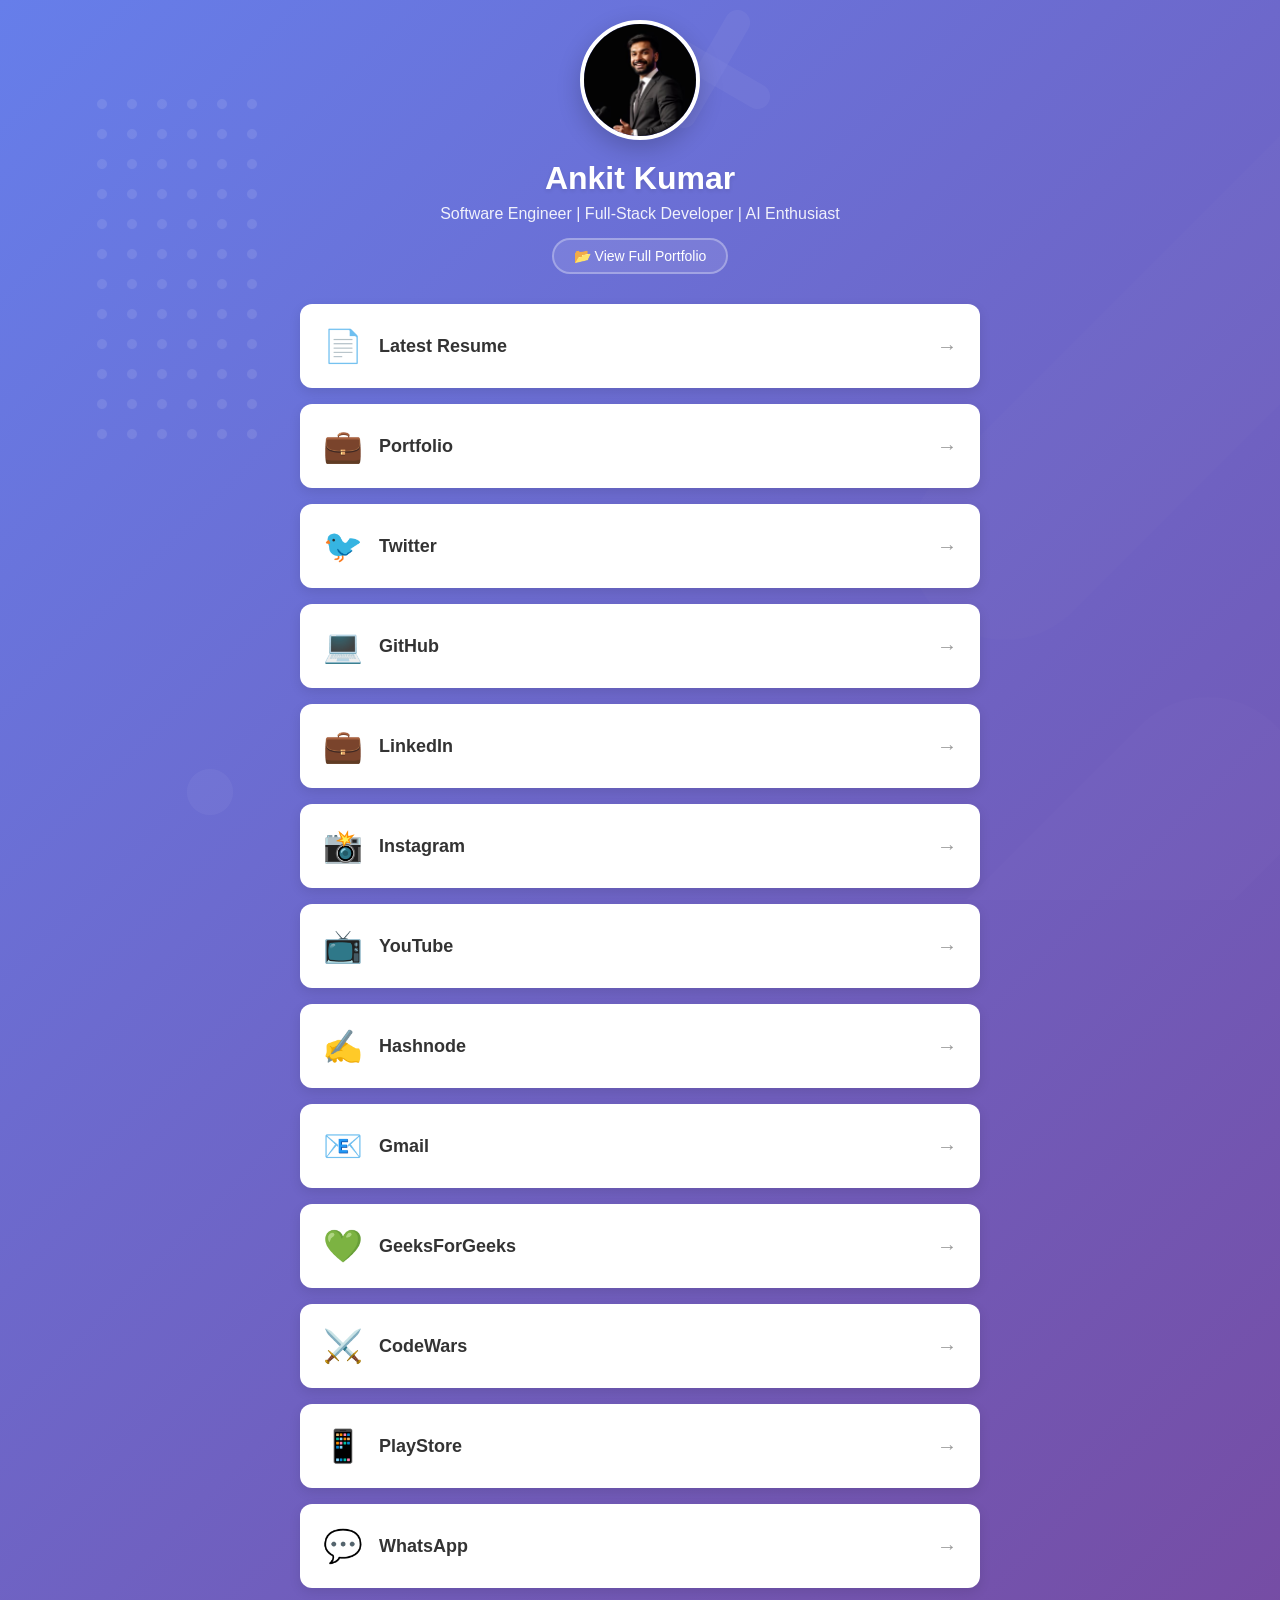
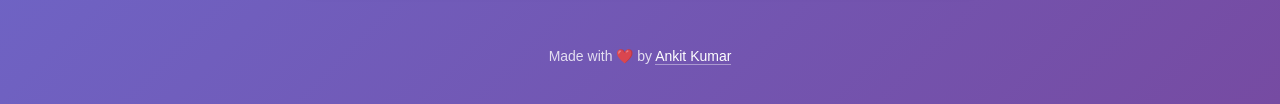
==== links.html @ ec3a6728 "New weblinks" ====
<!DOCTYPE html>
<html lang="en" class="no-js">
  <head>
    <meta charset="UTF-8" />
    <link rel="icon" href="img/favicon.ico" />
    
    <meta http-equiv="X-UA-Compatible" content="IE=edge" />
    <title>Ankit Kumar - Links | Connect With Me</title>
    <meta name="viewport" content="width=device-width, initial-scale=1, maximum-scale=1" />
    <meta name="description" content="Connect with Ankit Kumar - Full-Stack Developer. Find all my social media profiles, portfolio, resume, and contact links in one place." />
    <meta name="keywords" content="Ankit Kumar, ankitkj1999, Links, Social Media, Contact, Portfolio, Resume" />
    <meta name="author" content="Ankit Kumar" />
    
    <!-- Open Graph Meta Tags -->
    <meta property="og:title" content="Ankit Kumar - All Links" />
    <meta property="og:description" content="Connect with me on all platforms - Portfolio, Resume, Social Media & More" />
    <meta property="og:image" content="https://ankitkj1999.github.io/img/main.jpeg" />
    <meta property="og:url" content="https://ankitkj1999.github.io/links.html" />
    <meta property="og:type" content="website" />
    
    <!-- Twitter Card Meta Tags -->
    <meta name="twitter:card" content="summary_large_image" />
    <meta name="twitter:title" content="Ankit Kumar - All Links" />
    <meta name="twitter:description" content="Connect with me on all platforms" />
    <meta name="twitter:image" content="https://ankitkj1999.github.io/img/main.jpeg" />
    
    <link rel="shortcut icon" href="favicon.ico" />
    
    <style>
      * {
        margin: 0;
        padding: 0;
        box-sizing: border-box;
      }
      
      body {
        font-family: 'Poppins', -apple-system, BlinkMacSystemFont, 'Segoe UI', Roboto, 'Helvetica Neue', Arial, sans-serif;
        background: linear-gradient(135deg, #667eea 0%, #764ba2 100%);
        min-height: 100vh;
        display: flex;
        justify-content: center;
        align-items: center;
        padding: 20px;
        position: relative;
        overflow-x: hidden;
      }
      
      /* Animated background effect */
      body::before {
        content: '';
        position: fixed;
        top: 0;
        left: 0;
        width: 100%;
        height: 100%;
        background: url('img/main_bg.png');
        opacity: 0.1;
        z-index: 0;
        pointer-events: none;
      }
      
      .container {
        max-width: 680px;
        width: 100%;
        position: relative;
        z-index: 1;
        animation: fadeInUp 0.8s ease-out;
      }
      
      @keyframes fadeInUp {
        from {
          opacity: 0;
          transform: translateY(30px);
        }
        to {
          opacity: 1;
          transform: translateY(0);
        }
      }
      
      .profile-section {
        text-align: center;
        margin-bottom: 30px;
        animation: fadeInUp 0.8s ease-out 0.2s both;
      }
      
      .profile-image {
        width: 120px;
        height: 120px;
        border-radius: 50%;
        border: 4px solid #fff;
        box-shadow: 0 8px 24px rgba(0, 0, 0, 0.2);
        margin: 0 auto 20px;
        display: block;
        object-fit: cover;
        transition: transform 0.3s ease;
      }
      
      .profile-image:hover {
        transform: scale(1.05);
      }
      
      .profile-name {
        font-size: 32px;
        font-weight: 700;
        color: #fff;
        margin-bottom: 8px;
        text-shadow: 0 2px 4px rgba(0, 0, 0, 0.1);
      }
      
      .profile-title {
        font-size: 16px;
        color: rgba(255, 255, 255, 0.9);
        font-weight: 400;
        margin-bottom: 15px;
      }
      
      .portfolio-link {
        display: inline-block;
        color: #fff;
        text-decoration: none;
        font-size: 14px;
        padding: 8px 20px;
        border: 2px solid rgba(255, 255, 255, 0.3);
        border-radius: 20px;
        transition: all 0.3s ease;
        background: rgba(255, 255, 255, 0.1);
        backdrop-filter: blur(10px);
      }
      
      .portfolio-link:hover {
        background: rgba(255, 255, 255, 0.2);
        border-color: rgba(255, 255, 255, 0.6);
        transform: translateY(-2px);
      }
      
      .links-grid {
        display: grid;
        gap: 16px;
      }
      
      .link-card {
        background: #fff;
        border-radius: 12px;
        padding: 20px;
        text-decoration: none;
        display: flex;
        align-items: center;
        gap: 16px;
        box-shadow: 0 4px 12px rgba(0, 0, 0, 0.1);
        transition: all 0.3s cubic-bezier(0.4, 0, 0.2, 1);
        position: relative;
        overflow: hidden;
        border: 3px solid transparent;
        animation: fadeInUp 0.6s ease-out both;
      }
      
      .link-card::before {
        content: '';
        position: absolute;
        top: 0;
        left: 0;
        width: 100%;
        height: 100%;
        background: linear-gradient(135deg, var(--card-color) 0%, var(--card-color) 100%);
        opacity: 0;
        transition: opacity 0.3s ease;
        z-index: 0;
      }
      
      .link-card:hover::before {
        opacity: 0.08;
      }
      
      .link-card:hover {
        transform: translateY(-4px) scale(1.02);
        box-shadow: 0 12px 24px rgba(0, 0, 0, 0.15);
        border-color: var(--card-color);
      }
      
      .link-card:active {
        transform: translateY(-2px) scale(0.98);
      }
      
      .link-icon {
        font-size: 32px;
        min-width: 40px;
        text-align: center;
        position: relative;
        z-index: 1;
      }
      
      .link-content {
        flex: 1;
        position: relative;
        z-index: 1;
      }
      
      .link-name {
        font-size: 18px;
        font-weight: 600;
        color: #333;
        margin: 0;
      }
      
      .link-arrow {
        font-size: 20px;
        color: #999;
        transition: all 0.3s ease;
        position: relative;
        z-index: 1;
      }
      
      .link-card:hover .link-arrow {
        color: var(--card-color);
        transform: translateX(5px);
      }
      
      .footer {
        text-align: center;
        margin-top: 40px;
        padding: 20px;
        color: rgba(255, 255, 255, 0.8);
        font-size: 14px;
        animation: fadeInUp 0.8s ease-out 0.4s both;
      }
      
      .footer a {
        color: #fff;
        text-decoration: none;
        border-bottom: 1px solid rgba(255, 255, 255, 0.4);
        transition: border-color 0.3s ease;
      }
      
      .footer a:hover {
        border-bottom-color: #fff;
      }
      
      /* Stagger animation for cards */
      .link-card:nth-child(1) { animation-delay: 0.1s; }
      .link-card:nth-child(2) { animation-delay: 0.15s; }
      .link-card:nth-child(3) { animation-delay: 0.2s; }
      .link-card:nth-child(4) { animation-delay: 0.25s; }
      .link-card:nth-child(5) { animation-delay: 0.3s; }
      .link-card:nth-child(6) { animation-delay: 0.35s; }
      .link-card:nth-child(7) { animation-delay: 0.4s; }
      .link-card:nth-child(8) { animation-delay: 0.45s; }
      .link-card:nth-child(9) { animation-delay: 0.5s; }
      .link-card:nth-child(10) { animation-delay: 0.55s; }
      .link-card:nth-child(11) { animation-delay: 0.6s; }
      .link-card:nth-child(12) { animation-delay: 0.65s; }
      .link-card:nth-child(13) { animation-delay: 0.7s; }
      
      @media (max-width: 600px) {
        .profile-name {
          font-size: 28px;
        }
        
        .profile-title {
          font-size: 14px;
        }
        
        .link-card {
          padding: 16px;
        }
        
        .link-icon {
          font-size: 28px;
        }
        
        .link-name {
          font-size: 16px;
        }
      }
    </style>
  </head>
  
  <body>
    <div class="container">
      <!-- Profile Section -->
      <div class="profile-section">
        <img src="img/main.jpeg" alt="Ankit Kumar" class="profile-image" />
        <h1 class="profile-name" id="profileName">Ankit Kumar</h1>
        <p class="profile-title" id="profileTitle">Software Engineer | Full-Stack Developer</p>
        <a href="index.html" class="portfolio-link">📂 View Full Portfolio</a>
      </div>
      
      <!-- Links Grid -->
      <div class="links-grid" id="linksContainer">
        <!-- Links will be dynamically loaded here -->
      </div>
      
      <!-- Footer -->
      <div class="footer">
        Made with ❤️ by <a href="index.html">Ankit Kumar</a>
      </div>
    </div>
    
    <script>
      // Fetch data from data.json
      fetch('data.json')
        .then(response => response.json())
        .then(data => {
          // Update profile info
          if (data.personalInfo) {
            document.getElementById('profileName').textContent = data.personalInfo.name;
            document.getElementById('profileTitle').textContent = data.personalInfo.titles.join(' | ');
          }
          
          // Render links
          if (data.links) {
            const linksContainer = document.getElementById('linksContainer');
            
            data.links.forEach(link => {
              const linkCard = document.createElement('a');
              linkCard.className = 'link-card';
              linkCard.href = link.url;
              linkCard.target = '_blank';
              linkCard.rel = 'noopener noreferrer';
              linkCard.style.setProperty('--card-color', link.color);
              
              linkCard.innerHTML = `
                <div class="link-icon">${link.icon}</div>
                <div class="link-content">
                  <h3 class="link-name">${link.name}</h3>
                </div>
                <div class="link-arrow">→</div>
              `;
              
              linksContainer.appendChild(linkCard);
            });
          }
        })
        .catch(error => {
          console.error('Error loading data:', error);
          // Fallback to showing a message
          document.getElementById('linksContainer').innerHTML = '<p style="color: white; text-align: center;">Unable to load links. Please try again later.</p>';
        });
    </script>
  </body>
</html>
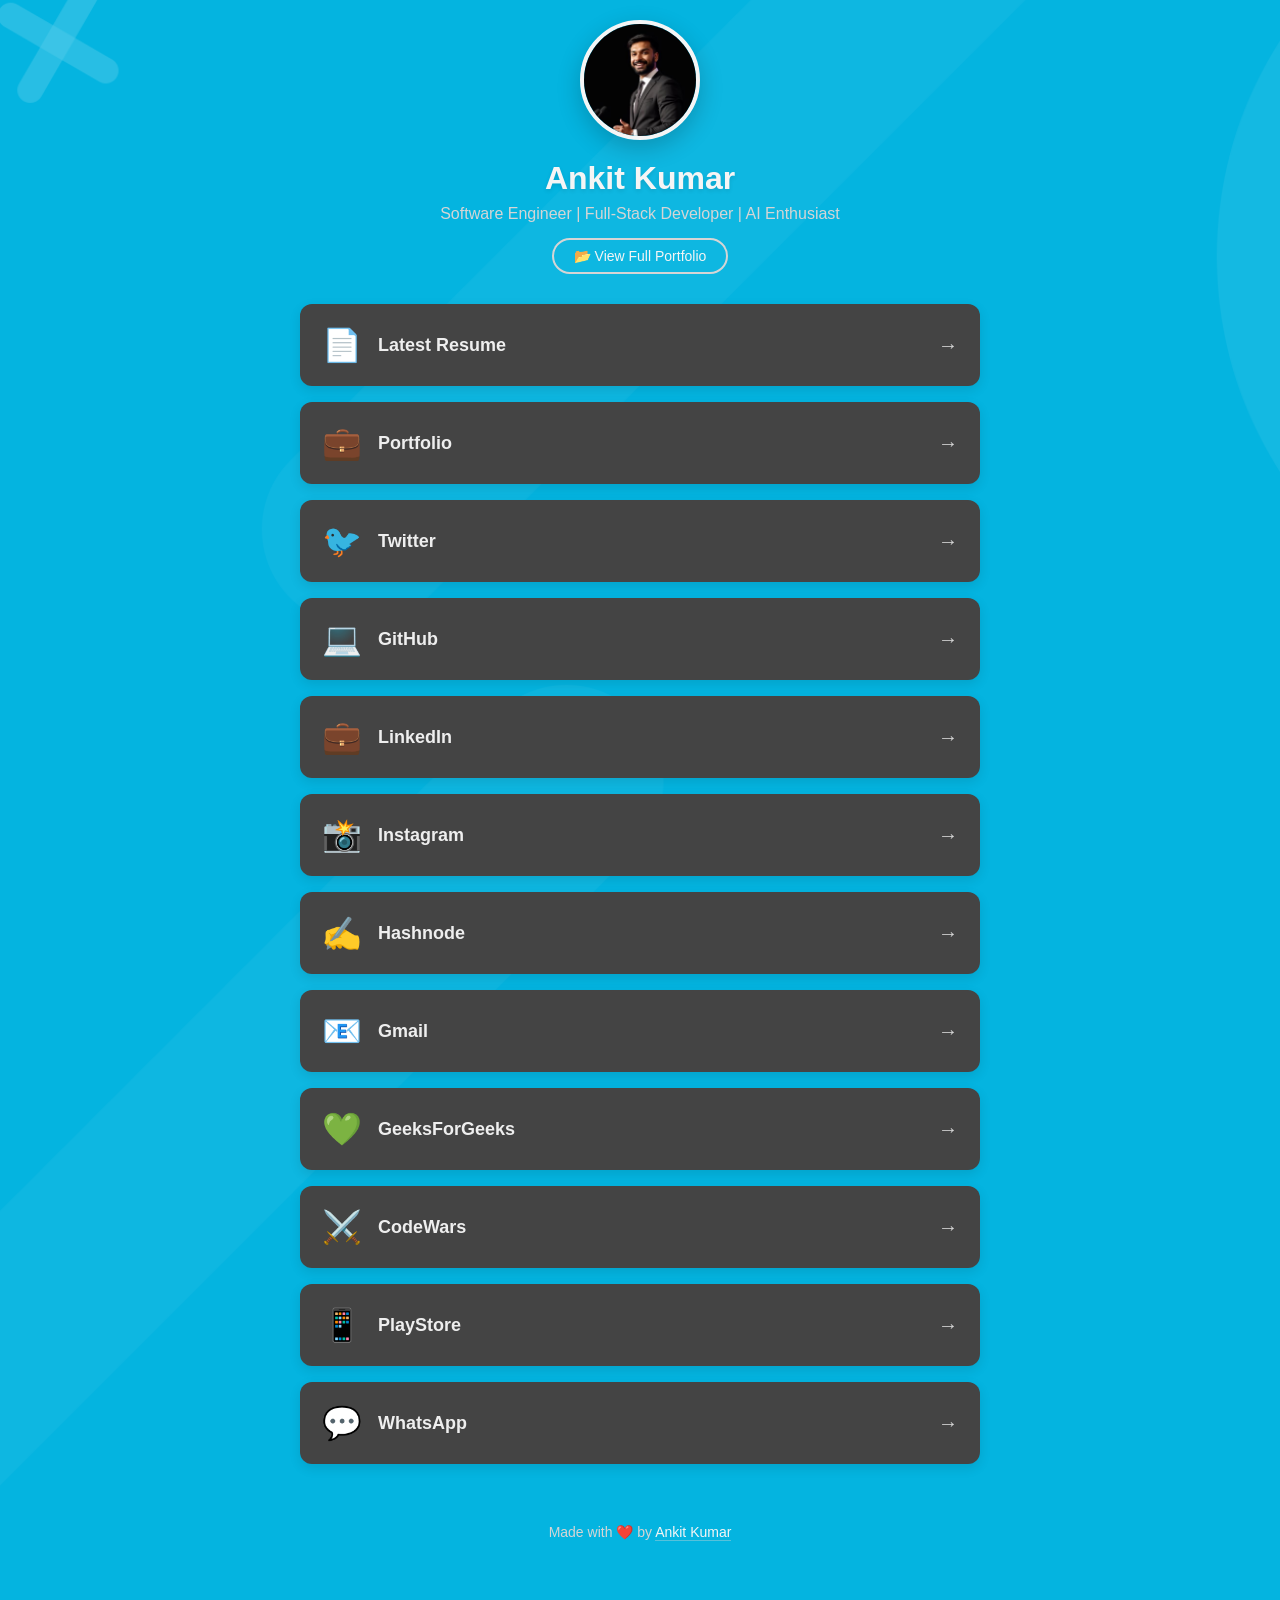
==== commit 406908ee: "symmetric styling" ====
--- a/links.html
+++ b/links.html
@@ -35,7 +35,7 @@
       
       body {
         font-family: 'Poppins', -apple-system, BlinkMacSystemFont, 'Segoe UI', Roboto, 'Helvetica Neue', Arial, sans-serif;
-        background: linear-gradient(135deg, #667eea 0%, #764ba2 100%);
+        background-color: #04b4e0;
         min-height: 100vh;
         display: flex;
         justify-content: center;
@@ -43,20 +43,22 @@
         padding: 20px;
         position: relative;
         overflow-x: hidden;
-      }
-      
-      /* Animated background effect */
-      body::before {
-        content: '';
-        position: fixed;
-        top: 0;
-        left: 0;
-        width: 100%;
-        height: 100%;
-        background: url('img/main_bg.png');
-        opacity: 0.1;
-        z-index: 0;
-        pointer-events: none;
+        color: #d5d5d5;
+      }
+
+      .lm-animated-bg {
+        position: absolute;
+        width: auto;
+        height: auto;
+        top: -28px;
+        left: -28px;
+        right: -28px;
+        bottom: -28px;
+        background-position: center center;
+        background-size: cover;
+        background-repeat: no-repeat;
+        z-index: -1;
+        opacity: 0.3;
       }
       
       .container {
@@ -88,49 +90,48 @@
         width: 120px;
         height: 120px;
         border-radius: 50%;
-        border: 4px solid #fff;
+        border: 4px solid #f5f5f5;
         box-shadow: 0 8px 24px rgba(0, 0, 0, 0.2);
         margin: 0 auto 20px;
         display: block;
         object-fit: cover;
         transition: transform 0.3s ease;
       }
-      
+
       .profile-image:hover {
         transform: scale(1.05);
       }
-      
+
       .profile-name {
         font-size: 32px;
         font-weight: 700;
-        color: #fff;
+        color: #f5f5f5;
         margin-bottom: 8px;
         text-shadow: 0 2px 4px rgba(0, 0, 0, 0.1);
       }
-      
+
       .profile-title {
         font-size: 16px;
-        color: rgba(255, 255, 255, 0.9);
+        color: #d5d5d5;
         font-weight: 400;
         margin-bottom: 15px;
       }
-      
+
       .portfolio-link {
         display: inline-block;
-        color: #fff;
+        color: #f5f5f5;
         text-decoration: none;
         font-size: 14px;
         padding: 8px 20px;
-        border: 2px solid rgba(255, 255, 255, 0.3);
+        border: 2px solid #d5d5d5;
         border-radius: 20px;
         transition: all 0.3s ease;
-        background: rgba(255, 255, 255, 0.1);
-        backdrop-filter: blur(10px);
-      }
-      
+        background: transparent;
+      }
+
       .portfolio-link:hover {
-        background: rgba(255, 255, 255, 0.2);
-        border-color: rgba(255, 255, 255, 0.6);
+        background: #d5d5d5;
+        color: #333;
         transform: translateY(-2px);
       }
       
@@ -140,7 +141,7 @@
       }
       
       .link-card {
-        background: #fff;
+        background: #444;
         border-radius: 12px;
         padding: 20px;
         text-decoration: none;
@@ -151,10 +152,10 @@
         transition: all 0.3s cubic-bezier(0.4, 0, 0.2, 1);
         position: relative;
         overflow: hidden;
-        border: 3px solid transparent;
+        border: 2px solid transparent;
         animation: fadeInUp 0.6s ease-out both;
       }
-      
+
       .link-card::before {
         content: '';
         position: absolute;
@@ -167,50 +168,51 @@
         transition: opacity 0.3s ease;
         z-index: 0;
       }
-      
+
       .link-card:hover::before {
         opacity: 0.08;
       }
-      
+
       .link-card:hover {
         transform: translateY(-4px) scale(1.02);
         box-shadow: 0 12px 24px rgba(0, 0, 0, 0.15);
         border-color: var(--card-color);
       }
-      
+
       .link-card:active {
         transform: translateY(-2px) scale(0.98);
       }
-      
+
       .link-icon {
         font-size: 32px;
         min-width: 40px;
         text-align: center;
         position: relative;
         z-index: 1;
-      }
-      
+        color: #04b4e0;
+      }
+
       .link-content {
         flex: 1;
         position: relative;
         z-index: 1;
       }
-      
+
       .link-name {
         font-size: 18px;
         font-weight: 600;
-        color: #333;
+        color: #eee;
         margin: 0;
       }
-      
+
       .link-arrow {
         font-size: 20px;
-        color: #999;
+        color: #d5d5d5;
         transition: all 0.3s ease;
         position: relative;
         z-index: 1;
       }
-      
+
       .link-card:hover .link-arrow {
         color: var(--card-color);
         transform: translateX(5px);
@@ -220,20 +222,20 @@
         text-align: center;
         margin-top: 40px;
         padding: 20px;
-        color: rgba(255, 255, 255, 0.8);
+        color: #d5d5d5;
         font-size: 14px;
         animation: fadeInUp 0.8s ease-out 0.4s both;
       }
-      
+
       .footer a {
-        color: #fff;
+        color: #f5f5f5;
         text-decoration: none;
-        border-bottom: 1px solid rgba(255, 255, 255, 0.4);
+        border-bottom: 1px solid rgba(213, 213, 213, 0.4);
         transition: border-color 0.3s ease;
       }
-      
+
       .footer a:hover {
-        border-bottom-color: #fff;
+        border-bottom-color: #f5f5f5;
       }
       
       /* Stagger animation for cards */
@@ -276,6 +278,10 @@
   </head>
   
   <body>
+    <!--- Animated Background --->
+    <div class="lm-animated-bg" style="background-image: url(img/main_bg.png)"></div>
+    <!-- /Animated Background -->
+
     <div class="container">
       <!-- Profile Section -->
       <div class="profile-section">
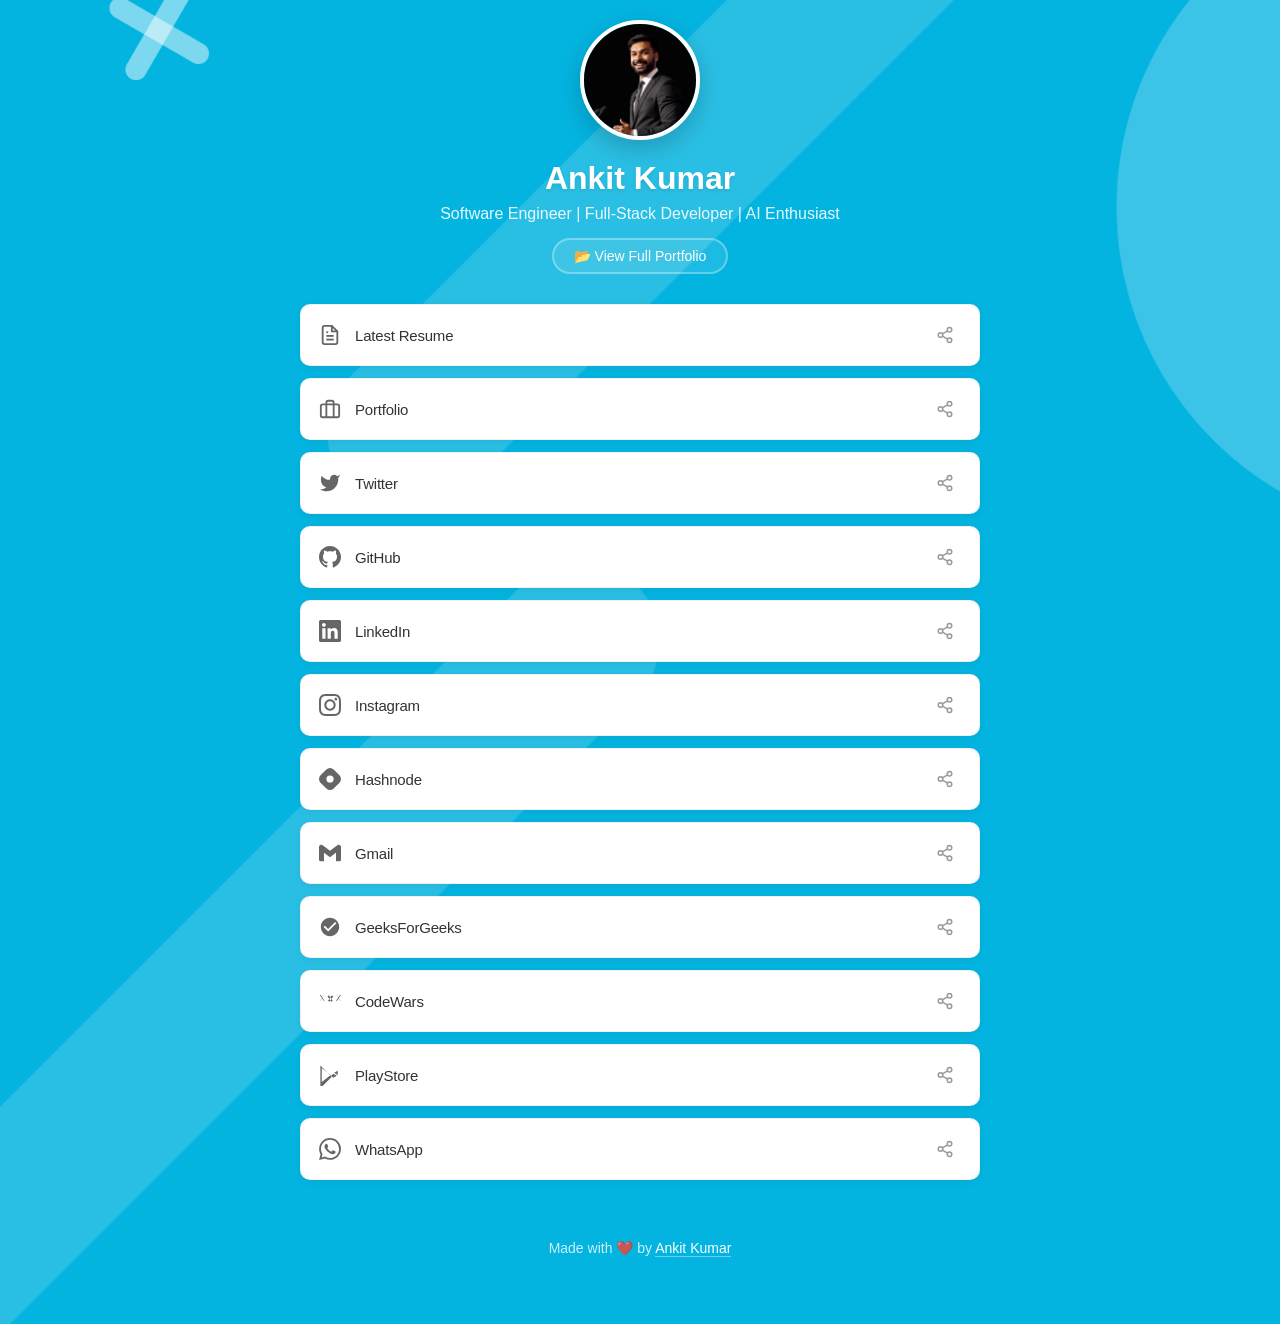
==== commit 71651816: "Updated the body background color from a gradient to #04b4e0 to match the main portfolio Replaced th" ====
--- a/links.html
+++ b/links.html
@@ -43,9 +43,13 @@
         padding: 20px;
         position: relative;
         overflow-x: hidden;
-        color: #d5d5d5;
-      }
-
+        background-repeat: no-repeat;
+        background-position: center;
+        background-position: 50% 50%;
+        background-size: cover;
+      }
+      
+      /* Animated background effect */
       .lm-animated-bg {
         position: absolute;
         width: auto;
@@ -58,7 +62,17 @@
         background-size: cover;
         background-repeat: no-repeat;
         z-index: -1;
-        opacity: 0.3;
+      }
+      
+      .start-page .mask {
+        content: "";
+        position: absolute;
+        height: 100%;
+        top: 0;
+        right: 0;
+        left: 0;
+        bottom: 0;
+        background: rgba(10, 10, 10, 0.45);
       }
       
       .container {
@@ -90,152 +104,316 @@
         width: 120px;
         height: 120px;
         border-radius: 50%;
-        border: 4px solid #f5f5f5;
+        border: 4px solid #fff;
         box-shadow: 0 8px 24px rgba(0, 0, 0, 0.2);
         margin: 0 auto 20px;
         display: block;
         object-fit: cover;
         transition: transform 0.3s ease;
       }
-
+      
       .profile-image:hover {
         transform: scale(1.05);
       }
-
+      
       .profile-name {
         font-size: 32px;
         font-weight: 700;
-        color: #f5f5f5;
+        color: #fff;
         margin-bottom: 8px;
         text-shadow: 0 2px 4px rgba(0, 0, 0, 0.1);
       }
-
+      
       .profile-title {
         font-size: 16px;
-        color: #d5d5d5;
+        color: rgba(255, 255, 255, 0.9);
         font-weight: 400;
         margin-bottom: 15px;
       }
-
+      
       .portfolio-link {
         display: inline-block;
-        color: #f5f5f5;
+        color: #fff;
         text-decoration: none;
         font-size: 14px;
         padding: 8px 20px;
-        border: 2px solid #d5d5d5;
+        border: 2px solid rgba(255, 255, 255, 0.3);
         border-radius: 20px;
         transition: all 0.3s ease;
-        background: transparent;
-      }
-
+        background: rgba(255, 255, 255, 0.1);
+        backdrop-filter: blur(10px);
+      }
+      
       .portfolio-link:hover {
-        background: #d5d5d5;
-        color: #333;
+        background: rgba(255, 255, 255, 0.2);
+        border-color: rgba(255, 255, 255, 0.6);
         transform: translateY(-2px);
       }
       
       .links-grid {
         display: grid;
-        gap: 16px;
+        gap: 12px;
       }
       
       .link-card {
-        background: #444;
-        border-radius: 12px;
-        padding: 20px;
+        background: #fff;
+        border-radius: 10px;
+        padding: 14px 18px;
         text-decoration: none;
         display: flex;
         align-items: center;
-        gap: 16px;
-        box-shadow: 0 4px 12px rgba(0, 0, 0, 0.1);
+        gap: 14px;
+        box-shadow: 0 2px 8px rgba(0, 0, 0, 0.06);
         transition: all 0.3s cubic-bezier(0.4, 0, 0.2, 1);
         position: relative;
-        overflow: hidden;
-        border: 2px solid transparent;
+        overflow: visible;
+        border: 1px solid rgba(0, 0, 0, 0.06);
         animation: fadeInUp 0.6s ease-out both;
       }
-
-      .link-card::before {
-        content: '';
-        position: absolute;
+      
+      .link-card:hover {
+        transform: translateY(-2px);
+        box-shadow: 0 4px 16px rgba(0, 0, 0, 0.12);
+        border-color: rgba(0, 0, 0, 0.1);
+      }
+      
+      .link-card:active {
+        transform: translateY(0px);
+      }
+      
+      .link-icon {
+        width: 22px;
+        height: 22px;
+        min-width: 22px;
+        display: flex;
+        align-items: center;
+        justify-content: center;
+        position: relative;
+        z-index: 1;
+        color: #666;
+      }
+      
+      .link-icon svg {
+        width: 100%;
+        height: 100%;
+      }
+      
+      .link-content {
+        flex: 1;
+        position: relative;
+        z-index: 1;
+      }
+      
+      .link-name {
+        font-size: 15px;
+        font-weight: 500;
+        color: #333;
+        margin: 0;
+        letter-spacing: -0.2px;
+      }
+      
+      .link-actions {
+        margin-left: auto;
+        display: flex;
+        gap: 8px;
+        align-items: center;
+        position: relative;
+        z-index: 2;
+      }
+      
+      .share-button {
+        width: 32px;
+        height: 32px;
+        border-radius: 6px;
+        display: flex;
+        align-items: center;
+        justify-content: center;
+        cursor: pointer;
+        transition: all 0.2s ease;
+        background: transparent;
+        border: none;
+        color: #999;
+        padding: 0;
+      }
+      
+      .share-button:hover {
+        background: rgba(0, 0, 0, 0.05);
+        color: #333;
+      }
+      
+      .share-button svg {
+        width: 18px;
+        height: 18px;
+      }
+      
+      /* Share Modal */
+      .share-modal {
+        display: none;
+        position: fixed;
         top: 0;
         left: 0;
         width: 100%;
         height: 100%;
-        background: linear-gradient(135deg, var(--card-color) 0%, var(--card-color) 100%);
-        opacity: 0;
-        transition: opacity 0.3s ease;
-        z-index: 0;
-      }
-
-      .link-card:hover::before {
-        opacity: 0.08;
-      }
-
-      .link-card:hover {
-        transform: translateY(-4px) scale(1.02);
-        box-shadow: 0 12px 24px rgba(0, 0, 0, 0.15);
-        border-color: var(--card-color);
-      }
-
-      .link-card:active {
-        transform: translateY(-2px) scale(0.98);
-      }
-
-      .link-icon {
-        font-size: 32px;
-        min-width: 40px;
-        text-align: center;
-        position: relative;
-        z-index: 1;
-        color: #04b4e0;
-      }
-
-      .link-content {
-        flex: 1;
-        position: relative;
-        z-index: 1;
-      }
-
-      .link-name {
+        background: rgba(0, 0, 0, 0.5);
+        z-index: 1000;
+        align-items: center;
+        justify-content: center;
+        backdrop-filter: blur(4px);
+      }
+      
+      .share-modal.active {
+        display: flex;
+      }
+      
+      .share-modal-content {
+        background: #fff;
+        border-radius: 16px;
+        padding: 24px;
+        max-width: 400px;
+        width: 90%;
+        box-shadow: 0 20px 60px rgba(0, 0, 0, 0.3);
+        animation: slideUp 0.3s ease-out;
+      }
+      
+      @keyframes slideUp {
+        from {
+          opacity: 0;
+          transform: translateY(20px);
+        }
+        to {
+          opacity: 1;
+          transform: translateY(0);
+        }
+      }
+      
+      .share-modal-header {
+        display: flex;
+        justify-content: space-between;
+        align-items: center;
+        margin-bottom: 20px;
+      }
+      
+      .share-modal-title {
         font-size: 18px;
         font-weight: 600;
-        color: #eee;
+        color: #333;
         margin: 0;
       }
-
-      .link-arrow {
-        font-size: 20px;
-        color: #d5d5d5;
-        transition: all 0.3s ease;
-        position: relative;
-        z-index: 1;
-      }
-
-      .link-card:hover .link-arrow {
-        color: var(--card-color);
-        transform: translateX(5px);
+      
+      .share-modal-close {
+        width: 32px;
+        height: 32px;
+        border-radius: 50%;
+        display: flex;
+        align-items: center;
+        justify-content: center;
+        cursor: pointer;
+        background: transparent;
+        border: none;
+        color: #999;
+        transition: all 0.2s ease;
+      }
+      
+      .share-modal-close:hover {
+        background: rgba(0, 0, 0, 0.05);
+        color: #333;
+      }
+      
+      .share-options {
+        display: grid;
+        grid-template-columns: repeat(4, 1fr);
+        gap: 16px;
+        margin-bottom: 20px;
+      }
+      
+      .share-option {
+        display: flex;
+        flex-direction: column;
+        align-items: center;
+        gap: 8px;
+        cursor: pointer;
+        padding: 12px;
+        border-radius: 10px;
+        transition: all 0.2s ease;
+        text-decoration: none;
+      }
+      
+      .share-option:hover {
+        background: rgba(0, 0, 0, 0.04);
+      }
+      
+      .share-option-icon {
+        width: 48px;
+        height: 48px;
+        border-radius: 12px;
+        display: flex;
+        align-items: center;
+        justify-content: center;
+        font-size: 24px;
+      }
+      
+      .share-option-label {
+        font-size: 12px;
+        color: #666;
+        text-align: center;
+      }
+      
+      .share-link-container {
+        background: rgba(0, 0, 0, 0.04);
+        border-radius: 10px;
+        padding: 12px 16px;
+        display: flex;
+        align-items: center;
+        gap: 12px;
+      }
+      
+      .share-link-input {
+        flex: 1;
+        border: none;
+        background: transparent;
+        font-size: 14px;
+        color: #666;
+        outline: none;
+      }
+      
+      .copy-button {
+        padding: 6px 16px;
+        background: #667eea;
+        color: #fff;
+        border: none;
+        border-radius: 6px;
+        font-size: 14px;
+        font-weight: 500;
+        cursor: pointer;
+        transition: all 0.2s ease;
+      }
+      
+      .copy-button:hover {
+        background: #5568d3;
+      }
+      
+      .copy-button.copied {
+        background: #4CAF50;
       }
       
       .footer {
         text-align: center;
         margin-top: 40px;
         padding: 20px;
-        color: #d5d5d5;
+        color: rgba(255, 255, 255, 0.8);
         font-size: 14px;
         animation: fadeInUp 0.8s ease-out 0.4s both;
       }
-
+      
       .footer a {
-        color: #f5f5f5;
+        color: #fff;
         text-decoration: none;
-        border-bottom: 1px solid rgba(213, 213, 213, 0.4);
+        border-bottom: 1px solid rgba(255, 255, 255, 0.4);
         transition: border-color 0.3s ease;
       }
-
+      
       .footer a:hover {
-        border-bottom-color: #f5f5f5;
+        border-bottom-color: #fff;
       }
       
       /* Stagger animation for cards */
@@ -263,15 +441,21 @@
         }
         
         .link-card {
-          padding: 16px;
+          padding: 12px 16px;
         }
         
         .link-icon {
-          font-size: 28px;
+          width: 20px;
+          height: 20px;
+          min-width: 20px;
         }
         
         .link-name {
-          font-size: 16px;
+          font-size: 14px;
+        }
+        
+        .share-options {
+          grid-template-columns: repeat(3, 1fr);
         }
       }
     </style>
@@ -279,10 +463,15 @@
   
   <body>
     <!--- Animated Background --->
-    <div class="lm-animated-bg" style="background-image: url(img/main_bg.png)"></div>
+    <div
+      class="lm-animated-bg"
+      style="background-image: url(img/main_bg.png)"
+    ></div>
     <!-- /Animated Background -->
-
+    
     <div class="container">
+      <!-- Mask for background -->
+      <div class="mask"></div>
       <!-- Profile Section -->
       <div class="profile-section">
         <img src="img/main.jpeg" alt="Ankit Kumar" class="profile-image" />
@@ -302,7 +491,85 @@
       </div>
     </div>
     
+    <!-- Share Modal -->
+    <div class="share-modal" id="shareModal">
+      <div class="share-modal-content">
+        <div class="share-modal-header">
+          <h3 class="share-modal-title">Share Link</h3>
+          <button class="share-modal-close" onclick="closeShareModal()">
+            <svg viewBox="0 0 24 24" fill="none" stroke="currentColor" stroke-width="2">
+              <line x1="18" y1="6" x2="6" y2="18"></line>
+              <line x1="6" y1="6" x2="18" y2="18"></line>
+            </svg>
+          </button>
+        </div>
+        
+        <div class="share-options">
+          <a class="share-option" id="shareTwitter" target="_blank">
+            <div class="share-option-icon" style="background: #1DA1F2; color: white;">
+              <svg viewBox="0 0 24 24" width="24" height="24" fill="currentColor">
+                <path d="M23 3a10.9 10.9 0 01-3.14 1.53 4.48 4.48 0 00-7.86 3v1A10.66 10.66 0 013 4s-4 9 5 13a11.64 11.64 0 01-7 2c9 5 20 0 20-11.5a4.5 4.5 0 00-.08-.83A7.72 7.72 0 0023 3z"></path>
+              </svg>
+            </div>
+            <span class="share-option-label">Twitter</span>
+          </a>
+          
+          <a class="share-option" id="shareWhatsApp" target="_blank">
+            <div class="share-option-icon" style="background: #25D366; color: white;">
+              <svg viewBox="0 0 24 24" width="24" height="24" fill="currentColor">
+                <path d="M17.472 14.382c-.297-.149-1.758-.867-2.03-.967-.273-.099-.471-.148-.67.15-.197.297-.767.966-.94 1.164-.173.199-.347.223-.644.075-.297-.15-1.255-.463-2.39-1.475-.883-.788-1.48-1.761-1.653-2.059-.173-.297-.018-.458.13-.606.134-.133.298-.347.446-.52.149-.174.198-.298.298-.497.099-.198.05-.371-.025-.52-.075-.149-.669-1.612-.916-2.207-.242-.579-.487-.5-.669-.51-.173-.008-.371-.01-.57-.01-.198 0-.52.074-.792.372-.272.297-1.04 1.016-1.04 2.479 0 1.462 1.065 2.875 1.213 3.074.149.198 2.096 3.2 5.077 4.487.709.306 1.262.489 1.694.625.712.227 1.36.195 1.871.118.571-.085 1.758-.719 2.006-1.413.248-.694.248-1.289.173-1.413-.074-.124-.272-.198-.57-.347m-5.421 7.403h-.004a9.87 9.87 0 01-5.031-1.378l-.361-.214-3.741.982.998-3.648-.235-.374a9.86 9.86 0 01-1.51-5.26c.001-5.45 4.436-9.884 9.888-9.884 2.64 0 5.122 1.03 6.988 2.898a9.825 9.825 0 012.893 6.994c-.003 5.45-4.437 9.884-9.885 9.884m8.413-18.297A11.815 11.815 0 0012.05 0C5.495 0 .16 5.335.157 11.892c0 2.096.547 4.142 1.588 5.945L.057 24l6.305-1.654a11.882 11.882 0 005.683 1.448h.005c6.554 0 11.89-5.335 11.893-11.893a11.821 11.821 0 00-3.48-8.413Z"></path>
+              </svg>
+            </div>
+            <span class="share-option-label">WhatsApp</span>
+          </a>
+          
+          <a class="share-option" id="shareLinkedIn" target="_blank">
+            <div class="share-option-icon" style="background: #0077B5; color: white;">
+              <svg viewBox="0 0 24 24" width="24" height="24" fill="currentColor">
+                <path d="M20.447 20.452h-3.554v-5.569c0-1.328-.027-3.037-1.852-3.037-1.853 0-2.136 1.445-2.136 2.939v5.667H9.351V9h3.414v1.561h.046c.477-.9 1.637-1.85 3.37-1.85 3.601 0 4.267 2.37 4.267 5.455v6.286zM5.337 7.433c-1.144 0-2.063-.926-2.063-2.065 0-1.138.92-2.063 2.063-2.063 1.14 0 2.064.925 2.064 2.063 0 1.139-.925 2.065-2.064 2.065zm1.782 13.019H3.555V9h3.564v11.452zM22.225 0H1.771C.792 0 0 .774 0 1.729v20.542C0 23.227.792 24 1.771 24h20.451C23.2 24 24 23.227 24 22.271V1.729C24 .774 23.2 0 22.222 0h.003z"></path>
+              </svg>
+            </div>
+            <span class="share-option-label">LinkedIn</span>
+          </a>
+          
+          <div class="share-option" onclick="copyToClipboard()">
+            <div class="share-option-icon" style="background: #667eea; color: white;">
+              <svg viewBox="0 0 24 24" width="24" height="24" fill="none" stroke="currentColor" stroke-width="2">
+                <rect x="9" y="9" width="13" height="13" rx="2" ry="2"></rect>
+                <path d="M5 15H4a2 2 0 0 1-2-2V4a2 2 0 0 1 2-2h9a2 2 0 0 1 2 2v1"></path>
+              </svg>
+            </div>
+            <span class="share-option-label">Copy</span>
+          </div>
+        </div>
+        
+        <div class="share-link-container">
+          <input type="text" class="share-link-input" id="shareLinkInput" readonly />
+          <button class="copy-button" onclick="copyToClipboard()">Copy</button>
+        </div>
+      </div>
+    </div>
+    
     <script>
+      // Icon mapping for different platforms
+      const iconMap = {
+        'Latest Resume': '<svg viewBox="0 0 24 24" fill="none" stroke="currentColor" stroke-width="2"><path d="M14 2H6a2 2 0 0 0-2 2v16a2 2 0 0 0 2 2h12a2 2 0 0 0 2-2V8z"></path><polyline points="14 2 14 8 20 8"></polyline><line x1="16" y1="13" x2="8" y2="13"></line><line x1="16" y1="17" x2="8" y2="17"></line><polyline points="10 9 9 9 8 9"></polyline></svg>',
+        'Portfolio': '<svg viewBox="0 0 24 24" fill="none" stroke="currentColor" stroke-width="2"><rect x="2" y="7" width="20" height="14" rx="2" ry="2"></rect><path d="M16 21V5a2 2 0 0 0-2-2h-4a2 2 0 0 0-2 2v16"></path></svg>',
+        'Twitter': '<svg viewBox="0 0 24 24" fill="currentColor"><path d="M23 3a10.9 10.9 0 01-3.14 1.53 4.48 4.48 0 00-7.86 3v1A10.66 10.66 0 013 4s-4 9 5 13a11.64 11.64 0 01-7 2c9 5 20 0 20-11.5a4.5 4.5 0 00-.08-.83A7.72 7.72 0 0023 3z"></path></svg>',
+        'GitHub': '<svg viewBox="0 0 24 24" fill="currentColor"><path d="M12 0c-6.626 0-12 5.373-12 12 0 5.302 3.438 9.8 8.207 11.387.599.111.793-.261.793-.577v-2.234c-3.338.726-4.033-1.416-4.033-1.416-.546-1.387-1.333-1.756-1.333-1.756-1.089-.745.083-.729.083-.729 1.205.084 1.839 1.237 1.839 1.237 1.07 1.834 2.807 1.304 3.492.997.107-.775.418-1.305.762-1.604-2.665-.305-5.467-1.334-5.467-5.931 0-1.311.469-2.381 1.236-3.221-.124-.303-.535-1.524.117-3.176 0 0 1.008-.322 3.301 1.23.957-.266 1.983-.399 3.003-.404 1.02.005 2.047.138 3.006.404 2.291-1.552 3.297-1.23 3.297-1.23.653 1.653.242 2.874.118 3.176.77.84 1.235 1.911 1.235 3.221 0 4.609-2.807 5.624-5.479 5.921.43.372.823 1.102.823 2.222v3.293c0 .319.192.694.801.576 4.765-1.589 8.199-6.086 8.199-11.386 0-6.627-5.373-12-12-12z"/></svg>',
+        'LinkedIn': '<svg viewBox="0 0 24 24" fill="currentColor"><path d="M20.447 20.452h-3.554v-5.569c0-1.328-.027-3.037-1.852-3.037-1.853 0-2.136 1.445-2.136 2.939v5.667H9.351V9h3.414v1.561h.046c.477-.9 1.637-1.85 3.37-1.85 3.601 0 4.267 2.37 4.267 5.455v6.286zM5.337 7.433c-1.144 0-2.063-.926-2.063-2.065 0-1.138.92-2.063 2.063-2.063 1.14 0 2.064.925 2.064 2.063 0 1.139-.925 2.065-2.064 2.065zm1.782 13.019H3.555V9h3.564v11.452zM22.225 0H1.771C.792 0 0 .774 0 1.729v20.542C0 23.227.792 24 1.771 24h20.451C23.2 24 24 23.227 24 22.271V1.729C24 .774 23.2 0 22.222 0h.003z"/></svg>',
+        'Instagram': '<svg viewBox="0 0 24 24" fill="currentColor"><path d="M12 2.163c3.204 0 3.584.012 4.85.07 3.252.148 4.771 1.691 4.919 4.919.058 1.265.069 1.645.069 4.849 0 3.205-.012 3.584-.069 4.849-.149 3.225-1.664 4.771-4.919 4.919-1.266.058-1.644.07-4.85.07-3.204 0-3.584-.012-4.849-.07-3.26-.149-4.771-1.699-4.919-4.92-.058-1.265-.07-1.644-.07-4.849 0-3.204.013-3.583.07-4.849.149-3.227 1.664-4.771 4.919-4.919 1.266-.057 1.645-.069 4.849-.069zm0-2.163c-3.259 0-3.667.014-4.947.072-4.358.2-6.78 2.618-6.98 6.98-.059 1.281-.073 1.689-.073 4.948 0 3.259.014 3.668.072 4.948.2 4.358 2.618 6.78 6.98 6.98 1.281.058 1.689.072 4.948.072 3.259 0 3.668-.014 4.948-.072 4.354-.2 6.782-2.618 6.979-6.98.059-1.28.073-1.689.073-4.948 0-3.259-.014-3.667-.072-4.947-.196-4.354-2.617-6.78-6.979-6.98-1.281-.059-1.69-.073-4.949-.073zm0 5.838c-3.403 0-6.162 2.759-6.162 6.162s2.759 6.163 6.162 6.163 6.162-2.759 6.162-6.163c0-3.403-2.759-6.162-6.162-6.162zm0 10.162c-2.209 0-4-1.79-4-4 0-2.209 1.791-4 4-4s4 1.791 4 4c0 2.21-1.791 4-4 4zm6.406-11.845c-.796 0-1.441.645-1.441 1.44s.645 1.44 1.441 1.44c.795 0 1.439-.645 1.439-1.44s-.644-1.44-1.439-1.44z"/></svg>',
+        'YouTube': '<svg viewBox="0 0 24 24" fill="currentColor"><path d="M23.498 6.186a3.016 3.016 0 0 0-2.122-2.136C19.505 3.545 12 3.545 12 3.545s-7.505 0-9.377.505A3.017 3.017 0 0 0 .502 6.186C0 8.07 0 12 0 12s0 3.93.502 5.814a3.016 3.016 0 0 0 2.122 2.136c1.871.505 9.376.505 9.376.505s7.505 0 9.377-.505a3.015 3.015 0 0 0 2.122-2.136C24 15.93 24 12 24 12s0-3.93-.502-5.814zM9.545 15.568V8.432L15.818 12l-6.273 3.568z"/></svg>',
+        'Hashnode': '<svg viewBox="0 0 24 24" fill="currentColor"><path d="M22.351 8.019l-6.37-6.37a5.63 5.63 0 0 0-7.962 0l-6.37 6.37a5.63 5.63 0 0 0 0 7.962l6.37 6.37a5.63 5.63 0 0 0 7.962 0l6.37-6.37a5.63 5.63 0 0 0 0-7.962zM12 15.953a3.953 3.953 0 1 1 0-7.906 3.953 3.953 0 0 1 0 7.906z"/></svg>',
+        'Gmail': '<svg viewBox="0 0 24 24" fill="currentColor"><path d="M24 5.457v13.909c0 .904-.732 1.636-1.636 1.636h-3.819V11.73L12 16.64l-6.545-4.91v9.273H1.636A1.636 1.636 0 0 1 0 19.366V5.457c0-2.023 2.309-3.178 3.927-1.964L5.455 4.64 12 9.548l6.545-4.91 1.528-1.145C21.69 2.28 24 3.434 24 5.457z"/></svg>',
+        'GeeksForGeeks': '<svg viewBox="0 0 24 24" fill="currentColor"><path d="M12 2C6.48 2 2 6.48 2 12s4.48 10 10 10 10-4.48 10-10S17.52 2 12 2zm-2 15l-5-5 1.41-1.41L10 14.17l7.59-7.59L19 8l-9 9z"/></svg>',
+        'CodeWars': '<svg viewBox="0 0 24 24" fill="currentColor"><path d="M.76 12.2l2.5-3.5-2.4-3 .7-.4L4 8.1l-2.3 3.3zm4.8 0l-2.5-3.5 2.4-3 .7-.4L3.6 8.1l2.3 3.3zm5.4-6.2c-.3 0-.6.1-.8.3L9.3 7.1l4.1 5.8 1.6-1.2zM24 12.2l-2.5-3.5 2.4-3-.7-.4L20.8 8.1l2.3 3.3zm-4.8 0l2.5-3.5-2.4-3-.7-.4 2.4 2.8-2.3 3.3zm-5.4-6.2c.3 0 .6.1.8.3l.9.8-4.1 5.8-1.6-1.2z"/></svg>',
+        'PlayStore': '<svg viewBox="0 0 24 24" fill="currentColor"><path d="M1.5 1.5l12.5 12.5-12.5 12.5v-25zm1.5 2.8v15.4l9.8-7.7-9.8-7.7zm10.3 8.5l2.3 2.3 4-2.3-4-2.3-2.3 2.3zm3.2-3.2l4 2.3v-4.6l-4 2.3z"/></svg>',
+        'WhatsApp': '<svg viewBox="0 0 24 24" fill="currentColor"><path d="M17.472 14.382c-.297-.149-1.758-.867-2.03-.967-.273-.099-.471-.148-.67.15-.197.297-.767.966-.94 1.164-.173.199-.347.223-.644.075-.297-.15-1.255-.463-2.39-1.475-.883-.788-1.48-1.761-1.653-2.059-.173-.297-.018-.458.13-.606.134-.133.298-.347.446-.52.149-.174.198-.298.298-.497.099-.198.05-.371-.025-.52-.075-.149-.669-1.612-.916-2.207-.242-.579-.487-.5-.669-.51-.173-.008-.371-.01-.57-.01-.198 0-.52.074-.792.372-.272.297-1.04 1.016-1.04 2.479 0 1.462 1.065 2.875 1.213 3.074.149.198 2.096 3.2 5.077 4.487.709.306 1.262.489 1.694.625.712.227 1.36.195 1.871.118.571-.085 1.758-.719 2.006-1.413.248-.694.248-1.289.173-1.413-.074-.124-.272-.198-.57-.347m-5.421 7.403h-.004a9.87 9.87 0 01-5.031-1.378l-.361-.214-3.741.982.998-3.648-.235-.374a9.86 9.86 0 01-1.51-5.26c.001-5.45 4.436-9.884 9.888-9.884 2.64 0 5.122 1.03 6.988 2.898a9.825 9.825 0 012.893 6.994c-.003 5.45-4.437 9.884-9.885 9.884m8.413-18.297A11.815 11.815 0 0012.05 0C5.495 0 .16 5.335.157 11.892c0 2.096.547 4.142 1.588 5.945L.057 24l6.305-1.654a11.882 11.882 0 005.683 1.448h.005c6.554 0 11.89-5.335 11.893-11.893a11.821 11.821 0 00-3.48-8.413Z"/></svg>',
+      };
+
+      let currentShareUrl = '';
+
       // Fetch data from data.json
       fetch('data.json')
         .then(response => response.json())
@@ -323,14 +590,26 @@
               linkCard.href = link.url;
               linkCard.target = '_blank';
               linkCard.rel = 'noopener noreferrer';
-              linkCard.style.setProperty('--card-color', link.color);
+              
+              // Get the appropriate icon for the platform
+              const iconSvg = iconMap[link.name] || '<svg viewBox="0 0 24 24" fill="none" stroke="currentColor" stroke-width="2"><circle cx="12" cy="12" r="10"></circle><line x1="12" y1="16" x2="12" y2="12"></line><line x1="12" y1="8" x2="12.01" y2="8"></line></svg>';
               
               linkCard.innerHTML = `
-                <div class="link-icon">${link.icon}</div>
+                <div class="link-icon">${iconSvg}</div>
                 <div class="link-content">
                   <h3 class="link-name">${link.name}</h3>
                 </div>
-                <div class="link-arrow">→</div>
+                <div class="link-actions">
+                  <button class="share-button" onclick="event.preventDefault(); event.stopPropagation(); openShareModal('${link.name}', '${link.url}');">
+                    <svg viewBox="0 0 24 24" fill="none" stroke="currentColor" stroke-width="2">
+                      <circle cx="18" cy="5" r="3"></circle>
+                      <circle cx="6" cy="12" r="3"></circle>
+                      <circle cx="18" cy="19" r="3"></circle>
+                      <line x1="8.59" y1="13.51" x2="15.42" y2="17.49"></line>
+                      <line x1="15.41" y1="6.51" x2="8.59" y2="10.49"></line>
+                    </svg>
+                  </button>
+                </div>
               `;
               
               linksContainer.appendChild(linkCard);
@@ -342,6 +621,48 @@
           // Fallback to showing a message
           document.getElementById('linksContainer').innerHTML = '<p style="color: white; text-align: center;">Unable to load links. Please try again later.</p>';
         });
+
+      // Share modal functions
+      function openShareModal(name, url) {
+        currentShareUrl = url;
+        document.getElementById('shareModal').classList.add('active');
+        document.getElementById('shareLinkInput').value = url;
+        
+        // Update share links
+        const text = `Check out ${name} by Ankit Kumar`;
+        document.getElementById('shareTwitter').href = `https://twitter.com/intent/tweet?text=${encodeURIComponent(text)}&url=${encodeURIComponent(url)}`;
+        document.getElementById('shareWhatsApp').href = `https://wa.me/?text=${encodeURIComponent(text + ' ' + url)}`;
+        document.getElementById('shareLinkedIn').href = `https://www.linkedin.com/sharing/share-offsite/?url=${encodeURIComponent(url)}`;
+      }
+
+      function closeShareModal() {
+        document.getElementById('shareModal').classList.remove('active');
+      }
+
+      function copyToClipboard() {
+        const input = document.getElementById('shareLinkInput');
+        input.select();
+        input.setSelectionRange(0, 99999);
+        
+        navigator.clipboard.writeText(currentShareUrl).then(() => {
+          const button = document.querySelector('.copy-button');
+          const originalText = button.textContent;
+          button.textContent = 'Copied!';
+          button.classList.add('copied');
+          
+          setTimeout(() => {
+            button.textContent = originalText;
+            button.classList.remove('copied');
+          }, 2000);
+        });
+      }
+
+      // Close modal when clicking outside
+      document.getElementById('shareModal').addEventListener('click', function(e) {
+        if (e.target === this) {
+          closeShareModal();
+        }
+      });
     </script>
   </body>
 </html>
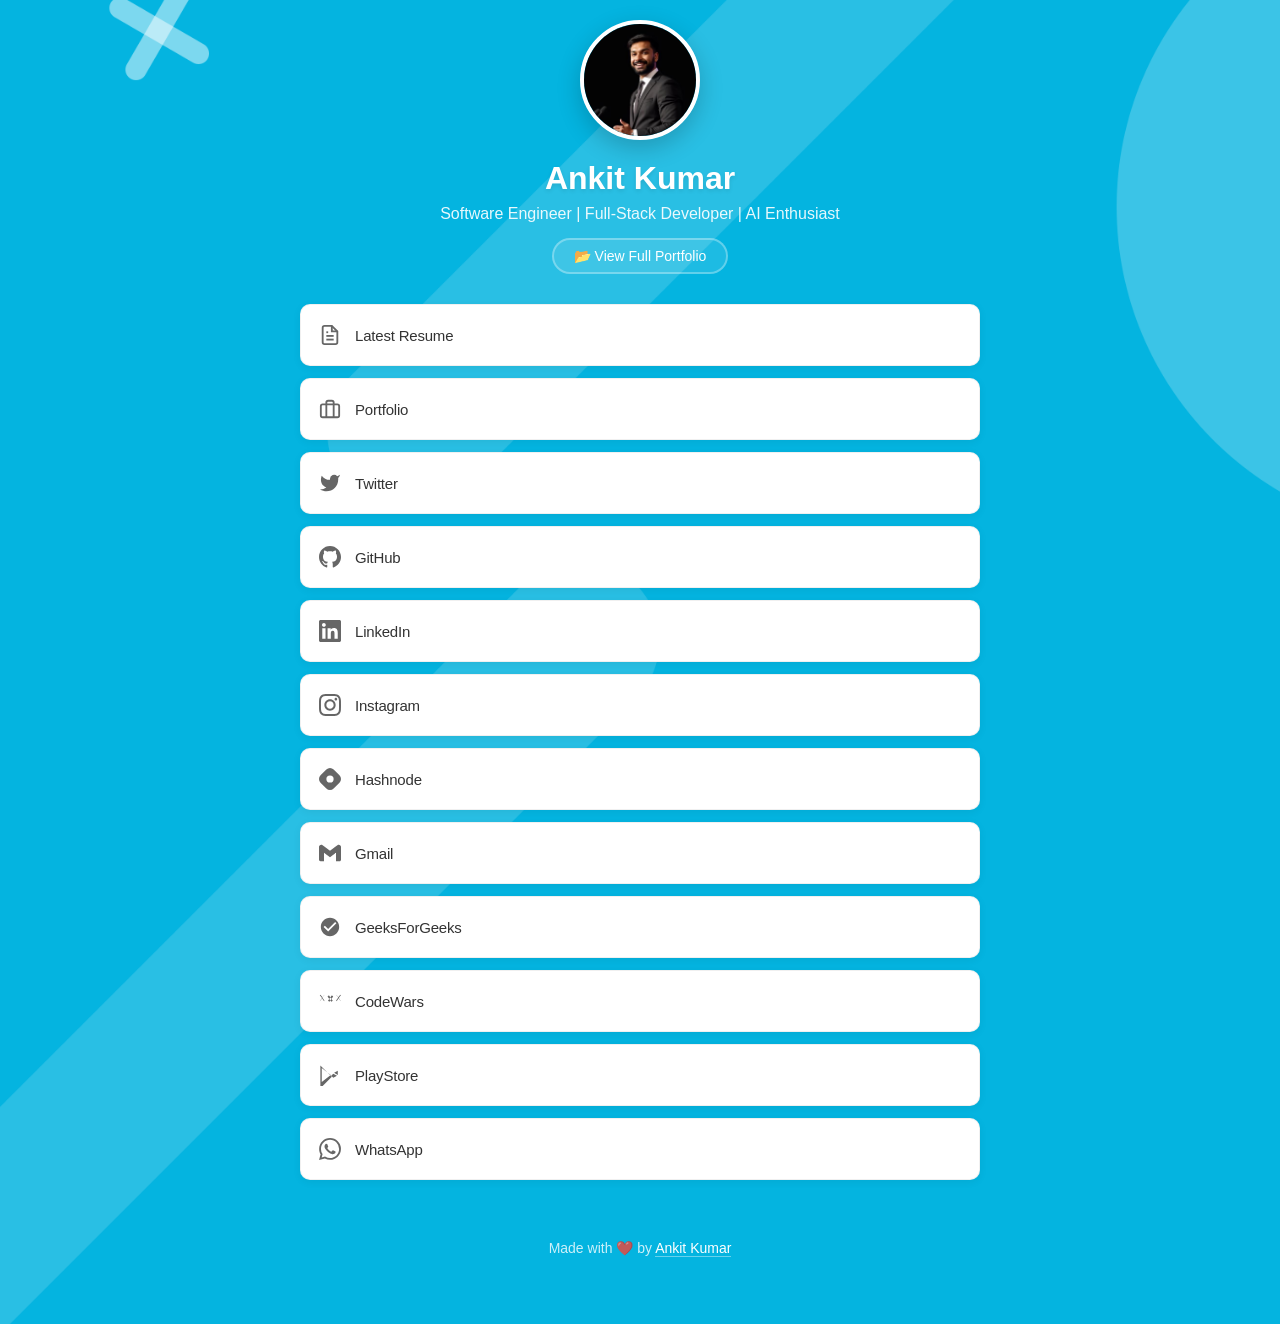
==== commit 1bed3abf: "Implemented the CSS-based hover animation for share icons in the link cards!" ====
--- a/links.html
+++ b/links.html
@@ -177,6 +177,26 @@
         border-color: rgba(0, 0, 0, 0.1);
       }
       
+      /* Subtle hover effect on link content */
+      .link-card:hover .link-content {
+        transform: translateX(-2px);
+        transition: transform 0.2s ease;
+      }
+      
+      /* Share button - hidden by default, visible on hover */
+      .link-actions {
+        opacity: 0;
+        visibility: hidden;
+        transition: all 0.3s ease;
+        transform: translateX(10px);
+      }
+      
+      .link-card:hover .link-actions {
+        opacity: 1;
+        visibility: visible;
+        transform: translateX(0);
+      }
+      
       .link-card:active {
         transform: translateY(0px);
       }
@@ -234,6 +254,11 @@
         border: none;
         color: #999;
         padding: 0;
+        transform: scale(0.9);
+      }
+      
+      .link-card:hover .share-button {
+        transform: scale(1);
       }
       
       .share-button:hover {
@@ -600,8 +625,8 @@
                   <h3 class="link-name">${link.name}</h3>
                 </div>
                 <div class="link-actions">
-                  <button class="share-button" onclick="event.preventDefault(); event.stopPropagation(); openShareModal('${link.name}', '${link.url}');">
-                    <svg viewBox="0 0 24 24" fill="none" stroke="currentColor" stroke-width="2">
+                  <button class="share-button" onclick="event.preventDefault(); event.stopPropagation(); openShareModal('${link.name}', '${link.url}');" aria-label="Share ${link.name} link">
+                    <svg viewBox="0 0 24 24" fill="none" stroke="currentColor" stroke-width="2" aria-hidden="true">
                       <circle cx="18" cy="5" r="3"></circle>
                       <circle cx="6" cy="12" r="3"></circle>
                       <circle cx="18" cy="19" r="3"></circle>
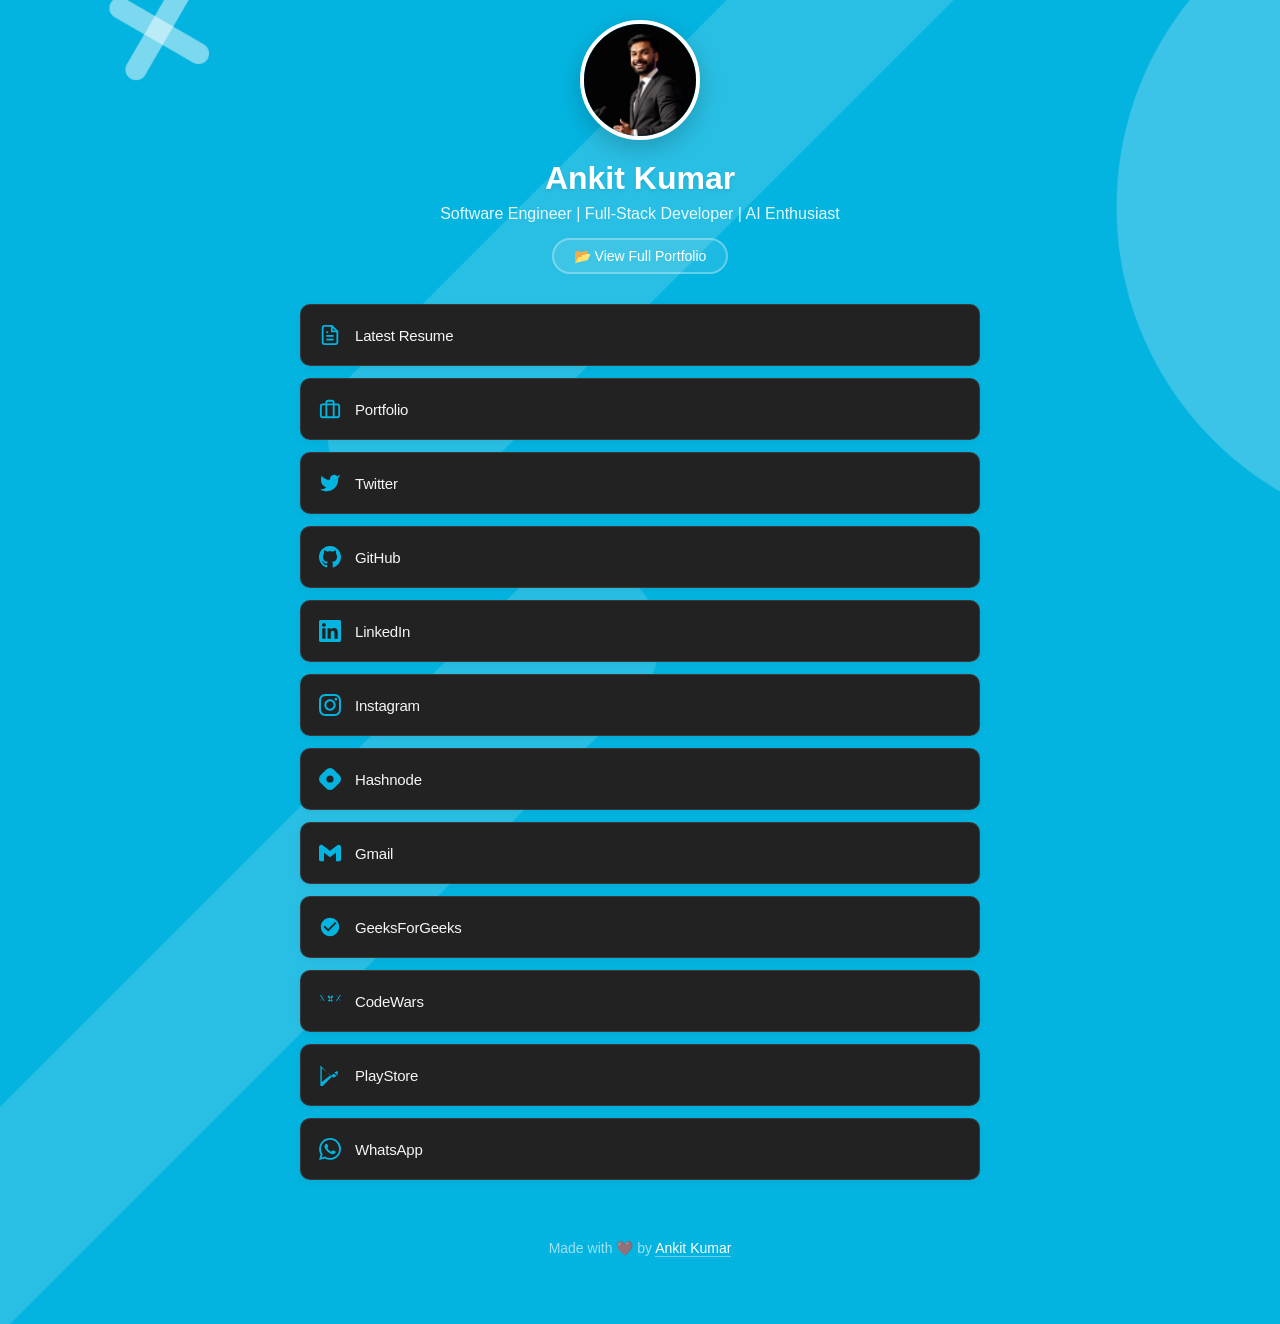
==== commit 8ad8dd5a: "Card Color Change" ====
--- a/links.html
+++ b/links.html
@@ -156,7 +156,7 @@
       }
       
       .link-card {
-        background: #fff;
+        background: #222;
         border-radius: 10px;
         padding: 14px 18px;
         text-decoration: none;
@@ -167,14 +167,14 @@
         transition: all 0.3s cubic-bezier(0.4, 0, 0.2, 1);
         position: relative;
         overflow: visible;
-        border: 1px solid rgba(0, 0, 0, 0.06);
+        border: 1px solid rgba(255, 255, 255, 0.1);
         animation: fadeInUp 0.6s ease-out both;
       }
       
       .link-card:hover {
         transform: translateY(-2px);
         box-shadow: 0 4px 16px rgba(0, 0, 0, 0.12);
-        border-color: rgba(0, 0, 0, 0.1);
+        border-color: rgba(255, 255, 255, 0.2);
       }
       
       /* Subtle hover effect on link content */
@@ -210,7 +210,7 @@
         justify-content: center;
         position: relative;
         z-index: 1;
-        color: #666;
+        color: #04b4e0;
       }
       
       .link-icon svg {
@@ -227,7 +227,7 @@
       .link-name {
         font-size: 15px;
         font-weight: 500;
-        color: #333;
+        color: #f5f5f5;
         margin: 0;
         letter-spacing: -0.2px;
       }
@@ -252,7 +252,7 @@
         transition: all 0.2s ease;
         background: transparent;
         border: none;
-        color: #999;
+        color: #aaa;
         padding: 0;
         transform: scale(0.9);
       }
@@ -262,8 +262,8 @@
       }
       
       .share-button:hover {
-        background: rgba(0, 0, 0, 0.05);
-        color: #333;
+        background: rgba(255, 255, 255, 0.1);
+        color: #fff;
       }
       
       .share-button svg {
@@ -291,7 +291,7 @@
       }
       
       .share-modal-content {
-        background: #fff;
+        background: #222;
         border-radius: 16px;
         padding: 24px;
         max-width: 400px;
@@ -321,7 +321,7 @@
       .share-modal-title {
         font-size: 18px;
         font-weight: 600;
-        color: #333;
+        color: #f5f5f5;
         margin: 0;
       }
       
@@ -340,8 +340,8 @@
       }
       
       .share-modal-close:hover {
-        background: rgba(0, 0, 0, 0.05);
-        color: #333;
+        background: rgba(255, 255, 255, 0.1);
+        color: #fff;
       }
       
       .share-options {
@@ -379,12 +379,12 @@
       
       .share-option-label {
         font-size: 12px;
-        color: #666;
+        color: #aaa;
         text-align: center;
       }
       
       .share-link-container {
-        background: rgba(0, 0, 0, 0.04);
+        background: rgba(255, 255, 255, 0.05);
         border-radius: 10px;
         padding: 12px 16px;
         display: flex;
@@ -397,13 +397,13 @@
         border: none;
         background: transparent;
         font-size: 14px;
-        color: #666;
+        color: #f5f5f5;
         outline: none;
       }
       
       .copy-button {
         padding: 6px 16px;
-        background: #667eea;
+        background: #04b4e0;
         color: #fff;
         border: none;
         border-radius: 6px;
@@ -414,7 +414,7 @@
       }
       
       .copy-button:hover {
-        background: #5568d3;
+        background: #03a2c8;
       }
       
       .copy-button.copied {
@@ -425,7 +425,7 @@
         text-align: center;
         margin-top: 40px;
         padding: 20px;
-        color: rgba(255, 255, 255, 0.8);
+        color: rgba(255, 255, 255, 0.6);
         font-size: 14px;
         animation: fadeInUp 0.8s ease-out 0.4s both;
       }
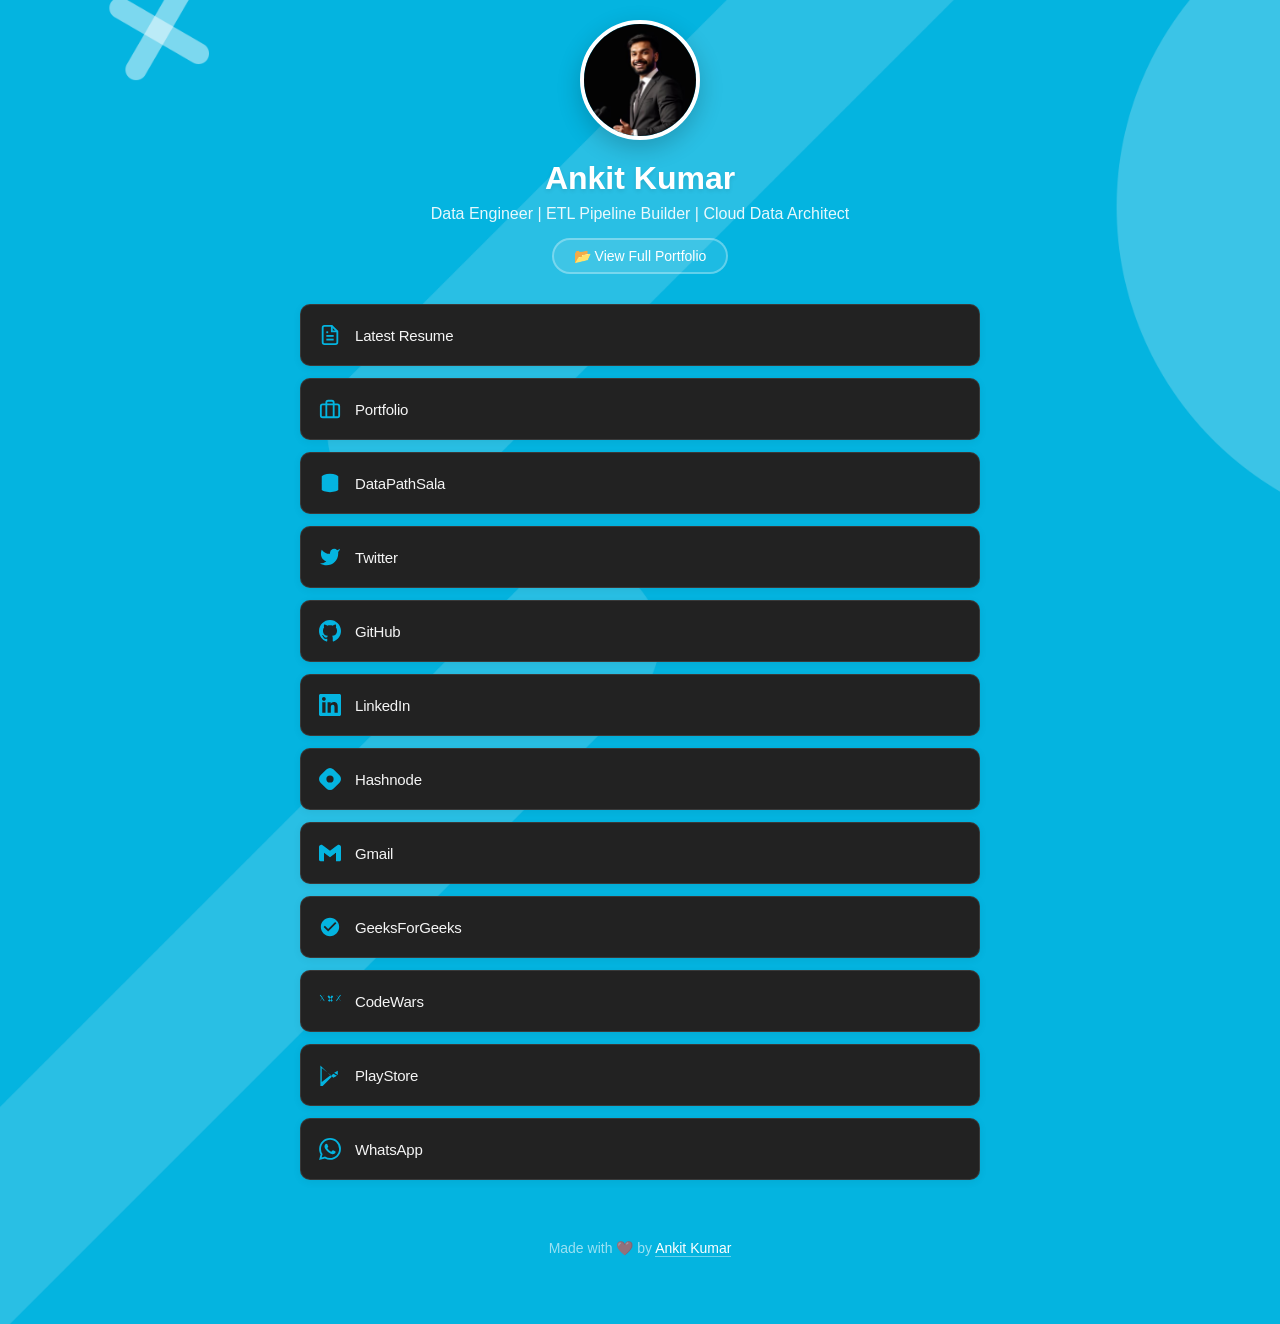
==== commit 9d18fa0b: "feat(portfolio): add LaTeX resume and update DataPathSala achievements Add a new LaTeX-based resume " ====
--- a/links.html
+++ b/links.html
@@ -591,6 +591,7 @@
         'CodeWars': '<svg viewBox="0 0 24 24" fill="currentColor"><path d="M.76 12.2l2.5-3.5-2.4-3 .7-.4L4 8.1l-2.3 3.3zm4.8 0l-2.5-3.5 2.4-3 .7-.4L3.6 8.1l2.3 3.3zm5.4-6.2c-.3 0-.6.1-.8.3L9.3 7.1l4.1 5.8 1.6-1.2zM24 12.2l-2.5-3.5 2.4-3-.7-.4L20.8 8.1l2.3 3.3zm-4.8 0l2.5-3.5-2.4-3-.7-.4 2.4 2.8-2.3 3.3zm-5.4-6.2c.3 0 .6.1.8.3l.9.8-4.1 5.8-1.6-1.2z"/></svg>',
         'PlayStore': '<svg viewBox="0 0 24 24" fill="currentColor"><path d="M1.5 1.5l12.5 12.5-12.5 12.5v-25zm1.5 2.8v15.4l9.8-7.7-9.8-7.7zm10.3 8.5l2.3 2.3 4-2.3-4-2.3-2.3 2.3zm3.2-3.2l4 2.3v-4.6l-4 2.3z"/></svg>',
         'WhatsApp': '<svg viewBox="0 0 24 24" fill="currentColor"><path d="M17.472 14.382c-.297-.149-1.758-.867-2.03-.967-.273-.099-.471-.148-.67.15-.197.297-.767.966-.94 1.164-.173.199-.347.223-.644.075-.297-.15-1.255-.463-2.39-1.475-.883-.788-1.48-1.761-1.653-2.059-.173-.297-.018-.458.13-.606.134-.133.298-.347.446-.52.149-.174.198-.298.298-.497.099-.198.05-.371-.025-.52-.075-.149-.669-1.612-.916-2.207-.242-.579-.487-.5-.669-.51-.173-.008-.371-.01-.57-.01-.198 0-.52.074-.792.372-.272.297-1.04 1.016-1.04 2.479 0 1.462 1.065 2.875 1.213 3.074.149.198 2.096 3.2 5.077 4.487.709.306 1.262.489 1.694.625.712.227 1.36.195 1.871.118.571-.085 1.758-.719 2.006-1.413.248-.694.248-1.289.173-1.413-.074-.124-.272-.198-.57-.347m-5.421 7.403h-.004a9.87 9.87 0 01-5.031-1.378l-.361-.214-3.741.982.998-3.648-.235-.374a9.86 9.86 0 01-1.51-5.26c.001-5.45 4.436-9.884 9.888-9.884 2.64 0 5.122 1.03 6.988 2.898a9.825 9.825 0 012.893 6.994c-.003 5.45-4.437 9.884-9.885 9.884m8.413-18.297A11.815 11.815 0 0012.05 0C5.495 0 .16 5.335.157 11.892c0 2.096.547 4.142 1.588 5.945L.057 24l6.305-1.654a11.882 11.882 0 005.683 1.448h.005c6.554 0 11.89-5.335 11.893-11.893a11.821 11.821 0 00-3.48-8.413Z"/></svg>',
+        'DataPathSala': '<svg viewBox="0 0 24 24" fill="currentColor"><ellipse cx="12" cy="5" rx="9" ry="3"/><path d="M3 5V19A9 3 0 0 0 21 19V5"/><path d="M3 12A9 3 0 0 0 21 12"/></svg>',
       };
 
       let currentShareUrl = '';
